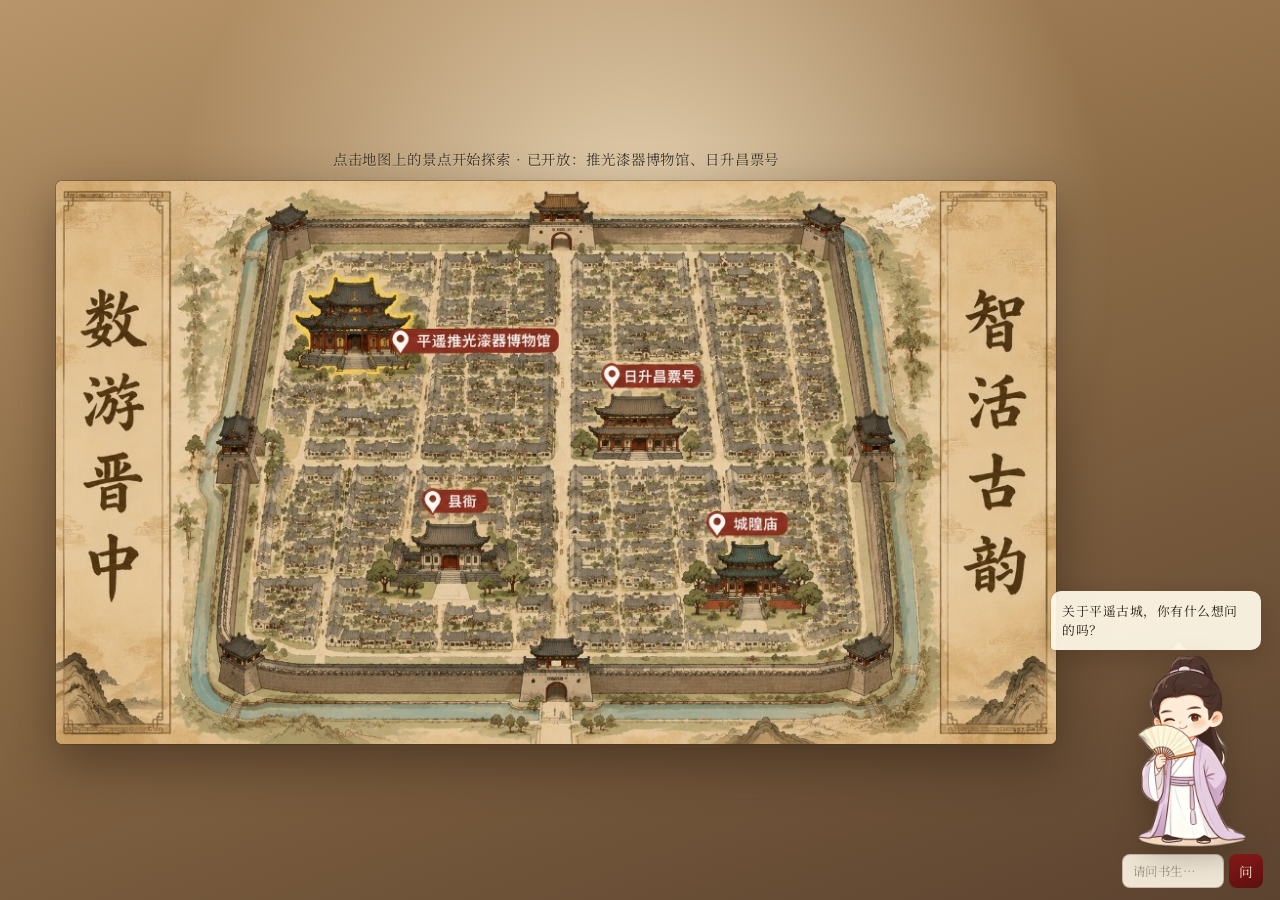
==== index.html @ e599cb5b "fix: 豆包连不上时提示关闭全局代理" ====
<!DOCTYPE html>
<html lang="zh-CN">
<head>
  <meta charset="UTF-8" />
  <meta name="viewport" content="width=device-width, initial-scale=1.0" />
  <meta name="description" content="数游晋中 · 平遥古城可交互地图，探索推光漆器与古城名胜" />
  <title>数游晋中 · 平遥古城</title>
  <link rel="preconnect" href="https://fonts.googleapis.com" />
  <link rel="preconnect" href="https://fonts.gstatic.com" crossorigin />
  <link href="https://fonts.googleapis.com/css2?family=Noto+Serif+SC:wght@500;700&family=Noto+Sans+SC:wght@400;500&display=swap" rel="stylesheet" />
  <link rel="stylesheet" href="css/map.css" />
</head>
<body>
  <div class="map-page" id="map-page">
    <header class="map-hint" aria-live="polite">
      <p>点击地图上的景点开始探索 · 已开放：推光漆器博物馆、日升昌票号</p>
    </header>

    <div class="map-stage" id="map-stage">
      <img
        class="map-stage__image"
        id="map-image"
        src="images/pingyao-map.png?v=2"
        alt="平遥古城可交互地图：数游晋中 · 智活古韵"
        width="1024"
        height="576"
        decoding="sync"
        fetchpriority="high"
        draggable="false"
      />

      <!-- --x/--y/--w/--h 为相对整图百分比；镜头层用于悬停微放大 -->
      <button
        class="map-hotspot map-hotspot--active"
        type="button"
        data-spot="museum"
        style="--x: 28%; --y: 20%; --w: 13%; --h: 22%;"
        aria-label="进入平遥推光漆器博物馆"
      >
        <span class="map-hotspot__lens" aria-hidden="true"></span>
        <span class="map-hotspot__tip">进入专题</span>
      </button>

      <button
        class="map-hotspot map-hotspot--active"
        type="button"
        data-spot="rishengchang"
        style="--x: 54%; --y: 33%; --w: 12%; --h: 20%;"
        aria-label="进入日升昌票号"
      >
        <span class="map-hotspot__lens" aria-hidden="true"></span>
        <span class="map-hotspot__tip">进入专题</span>
      </button>

      <button
        class="map-hotspot"
        type="button"
        data-spot="yamen"
        style="--x: 35%; --y: 57%; --w: 12%; --h: 20%;"
        aria-label="县衙（即将开放）"
      >
        <span class="map-hotspot__lens" aria-hidden="true"></span>
      </button>

      <button
        class="map-hotspot"
        type="button"
        data-spot="chenghuang"
        style="--x: 63%; --y: 58%; --w: 12%; --h: 20%;"
        aria-label="城隍庙（即将开放）"
      >
        <span class="map-hotspot__lens" aria-hidden="true"></span>
      </button>
    </div>
  </div>

  <div class="map-toast" id="map-toast" hidden role="status"></div>

  <!-- 古风书生 AI 向导 -->
  <aside class="map-guide" id="map-guide" aria-label="平遥古城 AI 向导">
    <div class="map-guide__bubble" id="map-guide-bubble" role="status" aria-live="polite">
      关于平遥古城，你有什么想问的吗？
    </div>

    <div class="map-guide__figure" aria-hidden="true">
      <img
        class="map-guide__scholar"
        src="images/map-guide-scholar.png?v=1"
        alt=""
        width="112"
        height="195"
        draggable="false"
      />
    </div>

    <form class="map-guide__form" id="map-guide-form" autocomplete="off">
      <input
        class="map-guide__input"
        id="map-guide-input"
        type="text"
        maxlength="120"
        placeholder="请问书生…"
        aria-label="向书生提问"
      />
      <button class="map-guide__send" id="map-guide-send" type="submit" aria-label="发送">问</button>
    </form>
  </aside>

  <div
    class="spot-overlay"
    id="spot-overlay"
    aria-hidden="true"
  >
    <div class="spot-overlay__veil" aria-hidden="true"></div>
    <div class="spot-overlay__panel">
      <div class="spot-overlay__bar">
        <span class="spot-overlay__title">平遥推光漆器博物馆</span>
        <button class="spot-overlay__close" id="spot-close" type="button" aria-label="关闭并返回地图">
          返回地图
        </button>
      </div>
      <iframe
        class="spot-overlay__frame"
        id="spot-frame"
        title="推光漆器专题"
        src="about:blank"
      ></iframe>
    </div>
  </div>

  <script src="js/ai-config.js?v=3"></script>
  <script src="js/ai-client.js?v=3"></script>
  <script src="js/map.js"></script>
  <script src="js/map-guide.js?v=3"></script>
</body>
</html>
---- css/map.css ----
:root {
  --map-ink: #2a2218;
  --map-gold: #c9a227;
  --font-serif: "Noto Serif SC", "Songti SC", serif;
  --font-sans: "Noto Sans SC", "PingFang SC", sans-serif;
  --ease-apple: cubic-bezier(0.22, 1, 0.36, 1);
  --ease-apple-io: cubic-bezier(0.4, 0, 0.2, 1);
  --duration-overlay: 0.62s;
}

*,
*::before,
*::after {
  box-sizing: border-box;
  margin: 0;
  padding: 0;
}

html,
body {
  height: 100%;
}

body {
  font-family: var(--font-sans);
  color: var(--map-ink);
  background:
    radial-gradient(ellipse at 50% 28%, #ecd9b8 0%, transparent 52%),
    linear-gradient(160deg, #b8956a 0%, #8a6a45 45%, #5c4330 100%);
  overflow: hidden;
}

.map-page {
  min-height: 100%;
  display: flex;
  flex-direction: column;
  align-items: center;
  justify-content: center;
  /* 右侧给书生对话留空，地图视觉略偏左 */
  padding: 1rem 11.5rem 1.5rem 1rem;
  gap: 0.75rem;
  transform: translateZ(0) scale(1);
  filter: brightness(1);
  transition:
    transform var(--duration-overlay) var(--ease-apple),
    filter var(--duration-overlay) var(--ease-apple-io);
  will-change: transform, filter;
}

.map-page.is-recessed {
  transform: scale(0.972);
  filter: brightness(0.78) saturate(0.92);
}

.map-hint {
  text-align: center;
  color: rgba(42, 34, 24, 0.88);
  font-size: 0.9rem;
  letter-spacing: 0.06em;
  text-shadow: 0 1px 0 rgba(255, 245, 220, 0.35);
  transition: opacity 0.45s var(--ease-apple-io);
}

.map-page.is-recessed .map-hint {
  opacity: 0.35;
}

.map-hint p {
  font-family: var(--font-serif);
}

.map-stage {
  position: relative;
  /* 略收窄，给右侧书生腾位 */
  width: min(90vw, 1000px);
  max-width: calc(100vw - 13.5rem);
  aspect-ratio: 1024 / 576;
  border-radius: 6px;
  box-shadow:
    0 18px 50px rgba(30, 18, 8, 0.45),
    0 0 0 1px rgba(80, 55, 30, 0.35);
  overflow: visible;
  background: #c9b089;
  animation: map-enter 0.95s var(--ease-apple) both;
}

@keyframes map-enter {
  from {
    opacity: 0;
    transform: translateY(14px) scale(0.982);
  }
  to {
    opacity: 1;
    transform: none;
  }
}

.map-stage__image {
  display: block;
  width: 100%;
  height: 100%;
  object-fit: contain;
  object-position: center;
  user-select: none;
  pointer-events: none;
  border-radius: 6px;
  /* 插画放大时尽量保持锐利 */
  image-rendering: -webkit-optimize-contrast;
  image-rendering: high-quality;
  -ms-interpolation-mode: nearest-neighbor;
  backface-visibility: hidden;
  transform: translateZ(0);
}

.map-hotspot {
  --x: 0%;
  --y: 0%;
  --w: 10%;
  --h: 10%;
  position: absolute;
  left: var(--x);
  top: var(--y);
  width: var(--w);
  height: var(--h);
  border: none;
  background: transparent;
  cursor: pointer;
  z-index: 2;
  padding: 0;
  overflow: visible;
  -webkit-tap-highlight-color: transparent;
}

.map-hotspot:focus-visible {
  outline: none;
}

.map-hotspot__lens {
  position: absolute;
  inset: 0;
  border-radius: 10px;
  background-image: url("../images/pingyao-map.png?v=2");
  background-repeat: no-repeat;
  /* 由 JS 写入精确 background-size / position，与底图对齐 */
  background-size: 0 0;
  background-position: 0 0;
  transform: scale(1);
  transform-origin: center center;
  transition:
    transform 0.55s var(--ease-apple),
    filter 0.55s var(--ease-apple),
    box-shadow 0.55s var(--ease-apple);
  will-change: transform;
  pointer-events: none;
  box-shadow: 0 0 0 0 transparent;
}

.map-hotspot:hover .map-hotspot__lens,
.map-hotspot:focus-visible .map-hotspot__lens {
  transform: scale(1.055);
  filter: brightness(1.04) contrast(1.02);
  box-shadow:
    0 10px 28px rgba(40, 24, 10, 0.22),
    0 0 0 1px rgba(201, 162, 39, 0.28);
}

.map-hotspot--active .map-hotspot__lens {
  /* 轻微可进时轻微描边，不抢戏 */
  box-shadow: 0 0 0 0 rgba(255, 210, 80, 0);
}

.map-hotspot--active:hover .map-hotspot__lens,
.map-hotspot--active:focus-visible .map-hotspot__lens {
  box-shadow:
    0 12px 30px rgba(40, 24, 10, 0.26),
    0 0 0 1.5px rgba(255, 210, 90, 0.45);
}

.map-hotspot__tip {
  position: absolute;
  left: 50%;
  bottom: -0.15rem;
  transform: translateX(-50%) translateY(6px);
  white-space: nowrap;
  padding: 0.22rem 0.6rem;
  border-radius: 999px;
  background: rgba(163, 29, 29, 0.92);
  color: #fff8e8;
  font-size: 0.72rem;
  letter-spacing: 0.08em;
  opacity: 0;
  pointer-events: none;
  transition:
    opacity 0.4s var(--ease-apple),
    transform 0.4s var(--ease-apple);
  z-index: 3;
}

.map-hotspot--active:hover .map-hotspot__tip,
.map-hotspot--active:focus-visible .map-hotspot__tip {
  opacity: 1;
  transform: translateX(-50%) translateY(0);
}

.map-toast {
  position: fixed;
  left: 50%;
  bottom: 1.75rem;
  transform: translateX(-50%) translateY(10px);
  z-index: 40;
  padding: 0.7rem 1.15rem;
  border-radius: 8px;
  background: rgba(42, 34, 24, 0.92);
  color: #f3e6cf;
  font-size: 0.9rem;
  letter-spacing: 0.04em;
  box-shadow: 0 10px 28px rgba(0, 0, 0, 0.28);
  opacity: 0;
  pointer-events: none;
  transition:
    opacity 0.4s var(--ease-apple),
    transform 0.4s var(--ease-apple);
}

.map-toast.is-visible {
  opacity: 1;
  transform: translateX(-50%) translateY(0);
}

.spot-overlay {
  position: fixed;
  inset: 0;
  z-index: 100;
  display: flex;
  flex-direction: column;
  pointer-events: none;
  visibility: hidden;
}

.spot-overlay.is-open {
  pointer-events: auto;
  visibility: visible;
}

.spot-overlay__veil {
  position: absolute;
  inset: 0;
  background: rgba(18, 12, 8, 0.42);
  opacity: 0;
  transition: opacity var(--duration-overlay) var(--ease-apple-io);
}

.spot-overlay.is-open .spot-overlay__veil {
  opacity: 1;
}

.spot-overlay__panel {
  position: relative;
  z-index: 1;
  flex: 1;
  display: flex;
  flex-direction: column;
  min-height: 0;
  background: #1a1410;
  opacity: 0;
  transform: translateY(18px) scale(0.985);
  transition:
    opacity var(--duration-overlay) var(--ease-apple),
    transform var(--duration-overlay) var(--ease-apple);
  will-change: opacity, transform;
  box-shadow: 0 -8px 40px rgba(0, 0, 0, 0.35);
}

.spot-overlay.is-open .spot-overlay__panel {
  opacity: 1;
  transform: translateY(0) scale(1);
}

.spot-overlay.is-closing .spot-overlay__panel {
  opacity: 0;
  transform: translateY(14px) scale(0.988);
}

.spot-overlay.is-closing .spot-overlay__veil {
  opacity: 0;
}

.spot-overlay__bar {
  flex: 0 0 auto;
  display: flex;
  align-items: center;
  justify-content: space-between;
  gap: 1rem;
  padding: 0.65rem 1.1rem;
  background: linear-gradient(90deg, #5c0f0f, #8b1a1a 45%, #5c0f0f);
  border-bottom: 1px solid rgba(201, 162, 39, 0.35);
}

.spot-overlay__title {
  font-family: var(--font-serif);
  color: #f3e6cf;
  letter-spacing: 0.12em;
  font-size: 0.95rem;
}

.spot-overlay__close {
  border: 1px solid rgba(243, 230, 207, 0.45);
  background: rgba(255, 255, 255, 0.06);
  color: #f3e6cf;
  font-family: var(--font-sans);
  font-size: 0.85rem;
  letter-spacing: 0.08em;
  padding: 0.35rem 0.85rem;
  border-radius: 999px;
  cursor: pointer;
  transition:
    background 0.35s var(--ease-apple-io),
    border-color 0.35s var(--ease-apple-io),
    transform 0.35s var(--ease-apple);
}

.spot-overlay__close:hover,
.spot-overlay__close:focus-visible {
  background: rgba(201, 162, 39, 0.22);
  border-color: var(--map-gold);
  outline: none;
  transform: scale(1.03);
}

.spot-overlay__frame {
  flex: 1 1 auto;
  width: 100%;
  border: 0;
  background: #1a1410;
  min-height: 0;
  opacity: 0;
  transition: opacity 0.45s var(--ease-apple-io) 0.12s;
}

.spot-overlay.is-open .spot-overlay__frame {
  opacity: 1;
}

.spot-overlay.is-closing .spot-overlay__frame {
  opacity: 0;
  transition-delay: 0s;
}

@media (max-width: 720px) {
  .map-page {
    padding: 0.6rem 7.2rem 0.7rem 0.5rem;
  }

  .map-hint {
    font-size: 0.78rem;
  }

  .map-stage {
    width: min(100%, calc(100vw - 7.6rem));
    max-width: none;
  }

  .map-hotspot__tip {
    display: none;
  }

  .map-hotspot:hover .map-hotspot__lens,
  .map-hotspot:focus-visible .map-hotspot__lens {
    transform: scale(1.04);
  }

  .spot-overlay__title {
    font-size: 0.82rem;
  }
}

@media (prefers-reduced-motion: reduce) {
  .map-page,
  .map-stage,
  .map-hotspot__lens,
  .map-hotspot__tip,
  .map-toast,
  .spot-overlay__veil,
  .spot-overlay__panel,
  .spot-overlay__frame,
  .spot-overlay__close,
  .map-guide,
  .map-guide__bubble,
  .map-guide__figure {
    animation: none !important;
    transition-duration: 0.01ms !important;
  }
}

/* ===== 主地图 · 古风书生 AI ===== */
.map-guide {
  position: fixed;
  right: 0.85rem;
  bottom: 0.55rem;
  z-index: 50;
  width: 148px;
  max-height: calc(100vh - 0.8rem);
  display: flex;
  flex-direction: column;
  align-items: center;
  justify-content: flex-end;
  gap: 0.15rem;
  pointer-events: none;
  animation: map-guide-enter 0.9s var(--ease-apple) 0.25s both;
  transition: opacity 0.4s var(--ease-apple-io), transform 0.4s var(--ease-apple);
}

body:has(.spot-overlay.is-open) .map-guide,
body:has(.spot-overlay.is-closing) .map-guide {
  opacity: 0;
  transform: translateY(10px);
  pointer-events: none;
}

@keyframes map-guide-enter {
  from {
    opacity: 0;
    transform: translateY(16px);
  }
  to {
    opacity: 1;
    transform: none;
  }
}

.map-guide__bubble {
  pointer-events: auto;
  position: relative;
  width: min(210px, 30vw);
  max-height: min(7.2rem, 26vh);
  overflow-y: auto;
  margin-bottom: 0.1rem;
  margin-right: 0.35rem;
  align-self: flex-end;
  padding: 0.6rem 0.7rem;
  border-radius: 10px 10px 10px 4px;
  background: rgba(255, 248, 232, 0.94);
  color: #2a2218;
  font-family: var(--font-serif);
  font-size: 0.8rem;
  line-height: 1.55;
  letter-spacing: 0.04em;
  box-shadow:
    0 8px 22px rgba(40, 24, 10, 0.22),
    0 0 0 1px rgba(120, 85, 45, 0.18);
  scrollbar-width: thin;
  flex-shrink: 1;
  min-height: 0;
}

.map-guide__bubble::after {
  content: "";
  position: absolute;
  left: 58%;
  bottom: -7px;
  width: 12px;
  height: 12px;
  background: rgba(255, 248, 232, 0.94);
  transform: rotate(45deg);
  box-shadow: 2px 2px 0 rgba(120, 85, 45, 0.08);
}

.map-guide__bubble[data-mode="thinking"] {
  color: rgba(42, 34, 24, 0.62);
  font-style: italic;
}

.map-guide__bubble[data-mode="error"] {
  color: #7a2e2e;
}

.map-guide__figure {
  pointer-events: none;
  filter: drop-shadow(0 10px 14px rgba(30, 18, 8, 0.28));
  animation: map-guide-bob 3.8s ease-in-out infinite;
}

.map-guide__scholar {
  display: block;
  width: 112px;
  height: auto;
  user-select: none;
  -webkit-user-drag: none;
  flex-shrink: 0;
}

@keyframes map-guide-bob {
  0%,
  100% {
    transform: translateY(0);
  }
  50% {
    transform: translateY(-5px);
  }
}

.map-guide__form {
  pointer-events: auto;
  display: flex;
  align-items: center;
  gap: 0.35rem;
  width: 100%;
  padding: 0.2rem;
}

.map-guide__input {
  flex: 1;
  min-width: 0;
  height: 34px;
  padding: 0 0.65rem;
  border: 1px solid rgba(90, 60, 30, 0.28);
  border-radius: 8px;
  background: rgba(255, 248, 232, 0.9);
  color: #2a2218;
  font-family: var(--font-serif);
  font-size: 0.78rem;
  letter-spacing: 0.04em;
  outline: none;
  transition:
    border-color 0.25s ease,
    box-shadow 0.25s ease;
}

.map-guide__input::placeholder {
  color: rgba(42, 34, 24, 0.42);
}

.map-guide__input:focus {
  border-color: rgba(163, 29, 29, 0.55);
  box-shadow: 0 0 0 3px rgba(163, 29, 29, 0.12);
}

.map-guide__send {
  flex-shrink: 0;
  width: 34px;
  height: 34px;
  border: none;
  border-radius: 8px;
  background: linear-gradient(160deg, #8b1a1a, #5c0f0f);
  color: #f7edd8;
  font-family: var(--font-serif);
  font-size: 0.85rem;
  letter-spacing: 0.08em;
  cursor: pointer;
  transition: transform 0.25s var(--ease-apple), filter 0.25s ease;
}

.map-guide__send:hover,
.map-guide__send:focus-visible {
  transform: translateY(-1px);
  filter: brightness(1.08);
  outline: none;
}

.map-guide__send:disabled {
  opacity: 0.55;
  cursor: default;
  transform: none;
}

@media (max-width: 720px) {
  .map-guide {
    right: 0.35rem;
    bottom: 0.35rem;
    width: 112px;
  }

  .map-guide__bubble {
    width: min(150px, 42vw);
    max-height: min(5.8rem, 22vh);
    font-size: 0.72rem;
    padding: 0.5rem 0.55rem;
  }

  .map-guide__scholar {
    width: 92px;
  }

  .map-guide__input,
  .map-guide__send {
    height: 30px;
  }

  .map-guide__send {
    width: 30px;
    font-size: 0.78rem;
  }
}
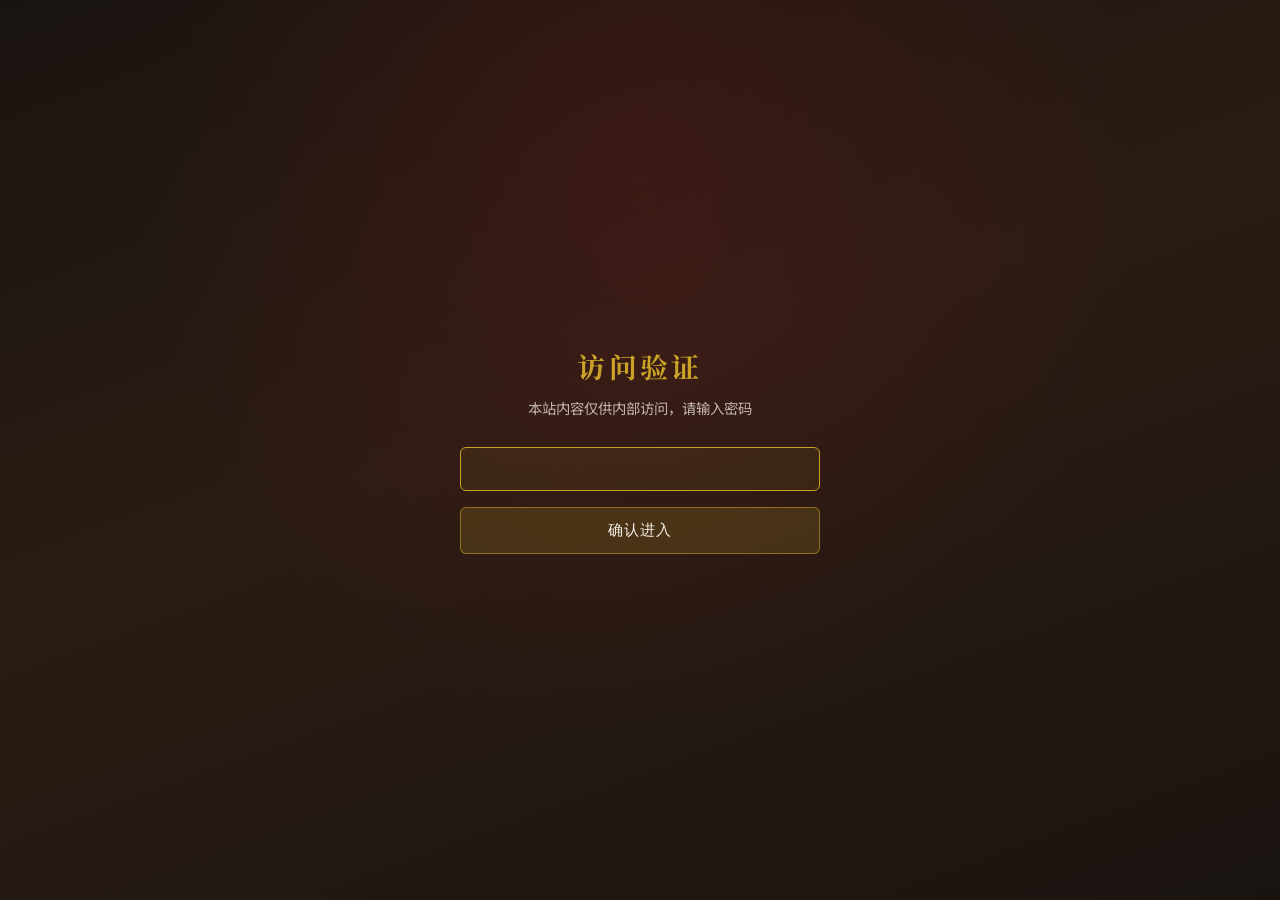
==== commit b170abd7: "feat: 增加全站访问密码门禁 进入站点前需验证，同标签页会话内有效，错误可无限次重试。  Co-authored-by: Cursor <cursoragent@cursor.com>" ====
--- a/index.html
+++ b/index.html
@@ -1,136 +1,138 @@
-<!DOCTYPE html>
-<html lang="zh-CN">
-<head>
-  <meta charset="UTF-8" />
-  <meta name="viewport" content="width=device-width, initial-scale=1.0" />
-  <meta name="description" content="数游晋中 · 平遥古城可交互地图，探索推光漆器与古城名胜" />
-  <title>数游晋中 · 平遥古城</title>
-  <link rel="preconnect" href="https://fonts.googleapis.com" />
-  <link rel="preconnect" href="https://fonts.gstatic.com" crossorigin />
-  <link href="https://fonts.googleapis.com/css2?family=Noto+Serif+SC:wght@500;700&family=Noto+Sans+SC:wght@400;500&display=swap" rel="stylesheet" />
-  <link rel="stylesheet" href="css/map.css" />
-</head>
-<body>
-  <div class="map-page" id="map-page">
-    <header class="map-hint" aria-live="polite">
-      <p>点击地图上的景点开始探索 · 已开放：推光漆器博物馆、日升昌票号</p>
-    </header>
-
-    <div class="map-stage" id="map-stage">
-      <img
-        class="map-stage__image"
-        id="map-image"
-        src="images/pingyao-map.png?v=2"
-        alt="平遥古城可交互地图：数游晋中 · 智活古韵"
-        width="1024"
-        height="576"
-        decoding="sync"
-        fetchpriority="high"
-        draggable="false"
-      />
-
-      <!-- --x/--y/--w/--h 为相对整图百分比；镜头层用于悬停微放大 -->
-      <button
-        class="map-hotspot map-hotspot--active"
-        type="button"
-        data-spot="museum"
-        style="--x: 28%; --y: 20%; --w: 13%; --h: 22%;"
-        aria-label="进入平遥推光漆器博物馆"
-      >
-        <span class="map-hotspot__lens" aria-hidden="true"></span>
-        <span class="map-hotspot__tip">进入专题</span>
-      </button>
-
-      <button
-        class="map-hotspot map-hotspot--active"
-        type="button"
-        data-spot="rishengchang"
-        style="--x: 54%; --y: 33%; --w: 12%; --h: 20%;"
-        aria-label="进入日升昌票号"
-      >
-        <span class="map-hotspot__lens" aria-hidden="true"></span>
-        <span class="map-hotspot__tip">进入专题</span>
-      </button>
-
-      <button
-        class="map-hotspot"
-        type="button"
-        data-spot="yamen"
-        style="--x: 35%; --y: 57%; --w: 12%; --h: 20%;"
-        aria-label="县衙（即将开放）"
-      >
-        <span class="map-hotspot__lens" aria-hidden="true"></span>
-      </button>
-
-      <button
-        class="map-hotspot"
-        type="button"
-        data-spot="chenghuang"
-        style="--x: 63%; --y: 58%; --w: 12%; --h: 20%;"
-        aria-label="城隍庙（即将开放）"
-      >
-        <span class="map-hotspot__lens" aria-hidden="true"></span>
-      </button>
-    </div>
-  </div>
-
-  <div class="map-toast" id="map-toast" hidden role="status"></div>
-
-  <!-- 古风书生 AI 向导 -->
-  <aside class="map-guide" id="map-guide" aria-label="平遥古城 AI 向导">
-    <div class="map-guide__bubble" id="map-guide-bubble" role="status" aria-live="polite">
-      关于平遥古城，你有什么想问的吗？
-    </div>
-
-    <div class="map-guide__figure" aria-hidden="true">
-      <img
-        class="map-guide__scholar"
-        src="images/map-guide-scholar.png?v=1"
-        alt=""
-        width="112"
-        height="195"
-        draggable="false"
-      />
-    </div>
-
-    <form class="map-guide__form" id="map-guide-form" autocomplete="off">
-      <input
-        class="map-guide__input"
-        id="map-guide-input"
-        type="text"
-        maxlength="120"
-        placeholder="请问书生…"
-        aria-label="向书生提问"
-      />
-      <button class="map-guide__send" id="map-guide-send" type="submit" aria-label="发送">问</button>
-    </form>
-  </aside>
-
-  <div
-    class="spot-overlay"
-    id="spot-overlay"
-    aria-hidden="true"
-  >
-    <div class="spot-overlay__veil" aria-hidden="true"></div>
-    <div class="spot-overlay__panel">
-      <div class="spot-overlay__bar">
-        <span class="spot-overlay__title">平遥推光漆器博物馆</span>
-        <button class="spot-overlay__close" id="spot-close" type="button" aria-label="关闭并返回地图">
-          返回地图
-        </button>
-      </div>
-      <iframe
-        class="spot-overlay__frame"
-        id="spot-frame"
-        title="推光漆器专题"
-        src="about:blank"
-      ></iframe>
-    </div>
-  </div>
-
-  <script src="js/ai-config.js?v=3"></script>
-  <script src="js/ai-client.js?v=3"></script>
-  <script src="js/map.js"></script>
-  <script src="js/map-guide.js?v=3"></script>
-</body>
-</html>
+<!DOCTYPE html>
+<html lang="zh-CN">
+<head>
+  <meta charset="UTF-8" />
+  <meta name="viewport" content="width=device-width, initial-scale=1.0" />
+  <meta name="description" content="数游晋中 · 平遥古城可交互地图，探索推光漆器与古城名胜" />
+  <title>数游晋中 · 平遥古城</title>
+  <link rel="preconnect" href="https://fonts.googleapis.com" />
+  <link rel="preconnect" href="https://fonts.gstatic.com" crossorigin />
+  <link href="https://fonts.googleapis.com/css2?family=Noto+Serif+SC:wght@500;700&family=Noto+Sans+SC:wght@400;500&display=swap" rel="stylesheet" />
+  <link rel="stylesheet" href="css/map.css" />
+  <link rel="stylesheet" href="css/site-gate.css?v=1" />
+  <script src="js/site-gate.js?v=1"></script>
+</head>
+<body>
+  <div class="map-page" id="map-page">
+    <header class="map-hint" aria-live="polite">
+      <p>点击地图上的景点开始探索 · 已开放：推光漆器博物馆、日升昌票号</p>
+    </header>
+
+    <div class="map-stage" id="map-stage">
+      <img
+        class="map-stage__image"
+        id="map-image"
+        src="images/pingyao-map.png?v=2"
+        alt="平遥古城可交互地图：数游晋中 · 智活古韵"
+        width="1024"
+        height="576"
+        decoding="sync"
+        fetchpriority="high"
+        draggable="false"
+      />
+
+      <!-- --x/--y/--w/--h 为相对整图百分比；镜头层用于悬停微放大 -->
+      <button
+        class="map-hotspot map-hotspot--active"
+        type="button"
+        data-spot="museum"
+        style="--x: 28%; --y: 20%; --w: 13%; --h: 22%;"
+        aria-label="进入平遥推光漆器博物馆"
+      >
+        <span class="map-hotspot__lens" aria-hidden="true"></span>
+        <span class="map-hotspot__tip">进入专题</span>
+      </button>
+
+      <button
+        class="map-hotspot map-hotspot--active"
+        type="button"
+        data-spot="rishengchang"
+        style="--x: 54%; --y: 33%; --w: 12%; --h: 20%;"
+        aria-label="进入日升昌票号"
+      >
+        <span class="map-hotspot__lens" aria-hidden="true"></span>
+        <span class="map-hotspot__tip">进入专题</span>
+      </button>
+
+      <button
+        class="map-hotspot"
+        type="button"
+        data-spot="yamen"
+        style="--x: 35%; --y: 57%; --w: 12%; --h: 20%;"
+        aria-label="县衙（即将开放）"
+      >
+        <span class="map-hotspot__lens" aria-hidden="true"></span>
+      </button>
+
+      <button
+        class="map-hotspot"
+        type="button"
+        data-spot="chenghuang"
+        style="--x: 63%; --y: 58%; --w: 12%; --h: 20%;"
+        aria-label="城隍庙（即将开放）"
+      >
+        <span class="map-hotspot__lens" aria-hidden="true"></span>
+      </button>
+    </div>
+  </div>
+
+  <div class="map-toast" id="map-toast" hidden role="status"></div>
+
+  <!-- 古风书生 AI 向导 -->
+  <aside class="map-guide" id="map-guide" aria-label="平遥古城 AI 向导">
+    <div class="map-guide__bubble" id="map-guide-bubble" role="status" aria-live="polite">
+      关于平遥古城，你有什么想问的吗？
+    </div>
+
+    <div class="map-guide__figure" aria-hidden="true">
+      <img
+        class="map-guide__scholar"
+        src="images/map-guide-scholar.png?v=1"
+        alt=""
+        width="112"
+        height="195"
+        draggable="false"
+      />
+    </div>
+
+    <form class="map-guide__form" id="map-guide-form" autocomplete="off">
+      <input
+        class="map-guide__input"
+        id="map-guide-input"
+        type="text"
+        maxlength="120"
+        placeholder="请问书生…"
+        aria-label="向书生提问"
+      />
+      <button class="map-guide__send" id="map-guide-send" type="submit" aria-label="发送">问</button>
+    </form>
+  </aside>
+
+  <div
+    class="spot-overlay"
+    id="spot-overlay"
+    aria-hidden="true"
+  >
+    <div class="spot-overlay__veil" aria-hidden="true"></div>
+    <div class="spot-overlay__panel">
+      <div class="spot-overlay__bar">
+        <span class="spot-overlay__title">平遥推光漆器博物馆</span>
+        <button class="spot-overlay__close" id="spot-close" type="button" aria-label="关闭并返回地图">
+          返回地图
+        </button>
+      </div>
+      <iframe
+        class="spot-overlay__frame"
+        id="spot-frame"
+        title="推光漆器专题"
+        src="about:blank"
+      ></iframe>
+    </div>
+  </div>
+
+  <script src="js/ai-config.js?v=9"></script>
+  <script src="js/ai-client.js?v=9"></script>
+  <script src="js/map.js"></script>
+  <script src="js/map-guide.js?v=9"></script>
+</body>
+</html>
--- a/css/site-gate.css
+++ b/css/site-gate.css
@@ -0,0 +1,117 @@
+/* 全站访问门禁 — 暗色漆器博物馆风格 */
+html.site-locked {
+  background: #1a1410;
+}
+
+html.site-locked body {
+  overflow: hidden;
+}
+
+html.site-locked body > *:not(#site-gate) {
+  visibility: hidden !important;
+  pointer-events: none !important;
+}
+
+#site-gate {
+  position: fixed;
+  inset: 0;
+  z-index: 2147483646;
+  display: flex;
+  align-items: center;
+  justify-content: center;
+  padding: 24px;
+  visibility: visible !important;
+  pointer-events: auto !important;
+  background:
+    radial-gradient(ellipse at 50% 20%, rgba(139, 26, 26, 0.22), transparent 55%),
+    linear-gradient(160deg, #1a1410 0%, #2a1c14 45%, #1a1410 100%);
+  font-family: "Noto Sans SC", "PingFang SC", "Microsoft YaHei", sans-serif;
+  color: #f5f0e8;
+}
+
+.site-gate__panel {
+  width: min(100%, 360px);
+  text-align: center;
+}
+
+.site-gate__title {
+  margin: 0 0 10px;
+  font-family: "Noto Serif SC", "Source Han Serif SC", "SimSun", serif;
+  font-size: 1.75rem;
+  font-weight: 700;
+  letter-spacing: 0.12em;
+  color: #c9a227;
+}
+
+.site-gate__hint {
+  margin: 0 0 28px;
+  font-size: 0.9rem;
+  line-height: 1.6;
+  color: rgba(245, 240, 232, 0.72);
+}
+
+.site-gate__form {
+  display: flex;
+  flex-direction: column;
+  align-items: stretch;
+  gap: 12px;
+}
+
+.site-gate__label {
+  position: absolute;
+  width: 1px;
+  height: 1px;
+  padding: 0;
+  margin: -1px;
+  overflow: hidden;
+  clip: rect(0, 0, 0, 0);
+  white-space: nowrap;
+  border: 0;
+}
+
+.site-gate__input {
+  width: 100%;
+  padding: 12px 14px;
+  border: 1px solid rgba(245, 240, 232, 0.28);
+  border-radius: 6px;
+  background: rgba(245, 240, 232, 0.06);
+  color: #f5f0e8;
+  font-size: 1rem;
+  letter-spacing: 0.08em;
+  outline: none;
+  transition: border-color 0.35s cubic-bezier(0.4, 0, 0.2, 1), background 0.35s cubic-bezier(0.4, 0, 0.2, 1);
+}
+
+.site-gate__input:focus {
+  border-color: #c9a227;
+  background: rgba(201, 162, 39, 0.08);
+}
+
+.site-gate__submit {
+  margin-top: 4px;
+  padding: 12px 16px;
+  border: 1px solid rgba(201, 162, 39, 0.55);
+  border-radius: 6px;
+  background: rgba(201, 162, 39, 0.18);
+  color: #f5f0e8;
+  font-size: 0.95rem;
+  letter-spacing: 0.08em;
+  cursor: pointer;
+  transition: background 0.35s cubic-bezier(0.4, 0, 0.2, 1), border-color 0.35s cubic-bezier(0.4, 0, 0.2, 1);
+}
+
+.site-gate__submit:hover {
+  background: rgba(201, 162, 39, 0.3);
+  border-color: #c9a227;
+}
+
+.site-gate__error {
+  margin: 4px 0 0;
+  min-height: 1.2em;
+  font-size: 0.85rem;
+  color: #d45a5a;
+}
+
+.site-gate__error[hidden] {
+  display: none;
+}
